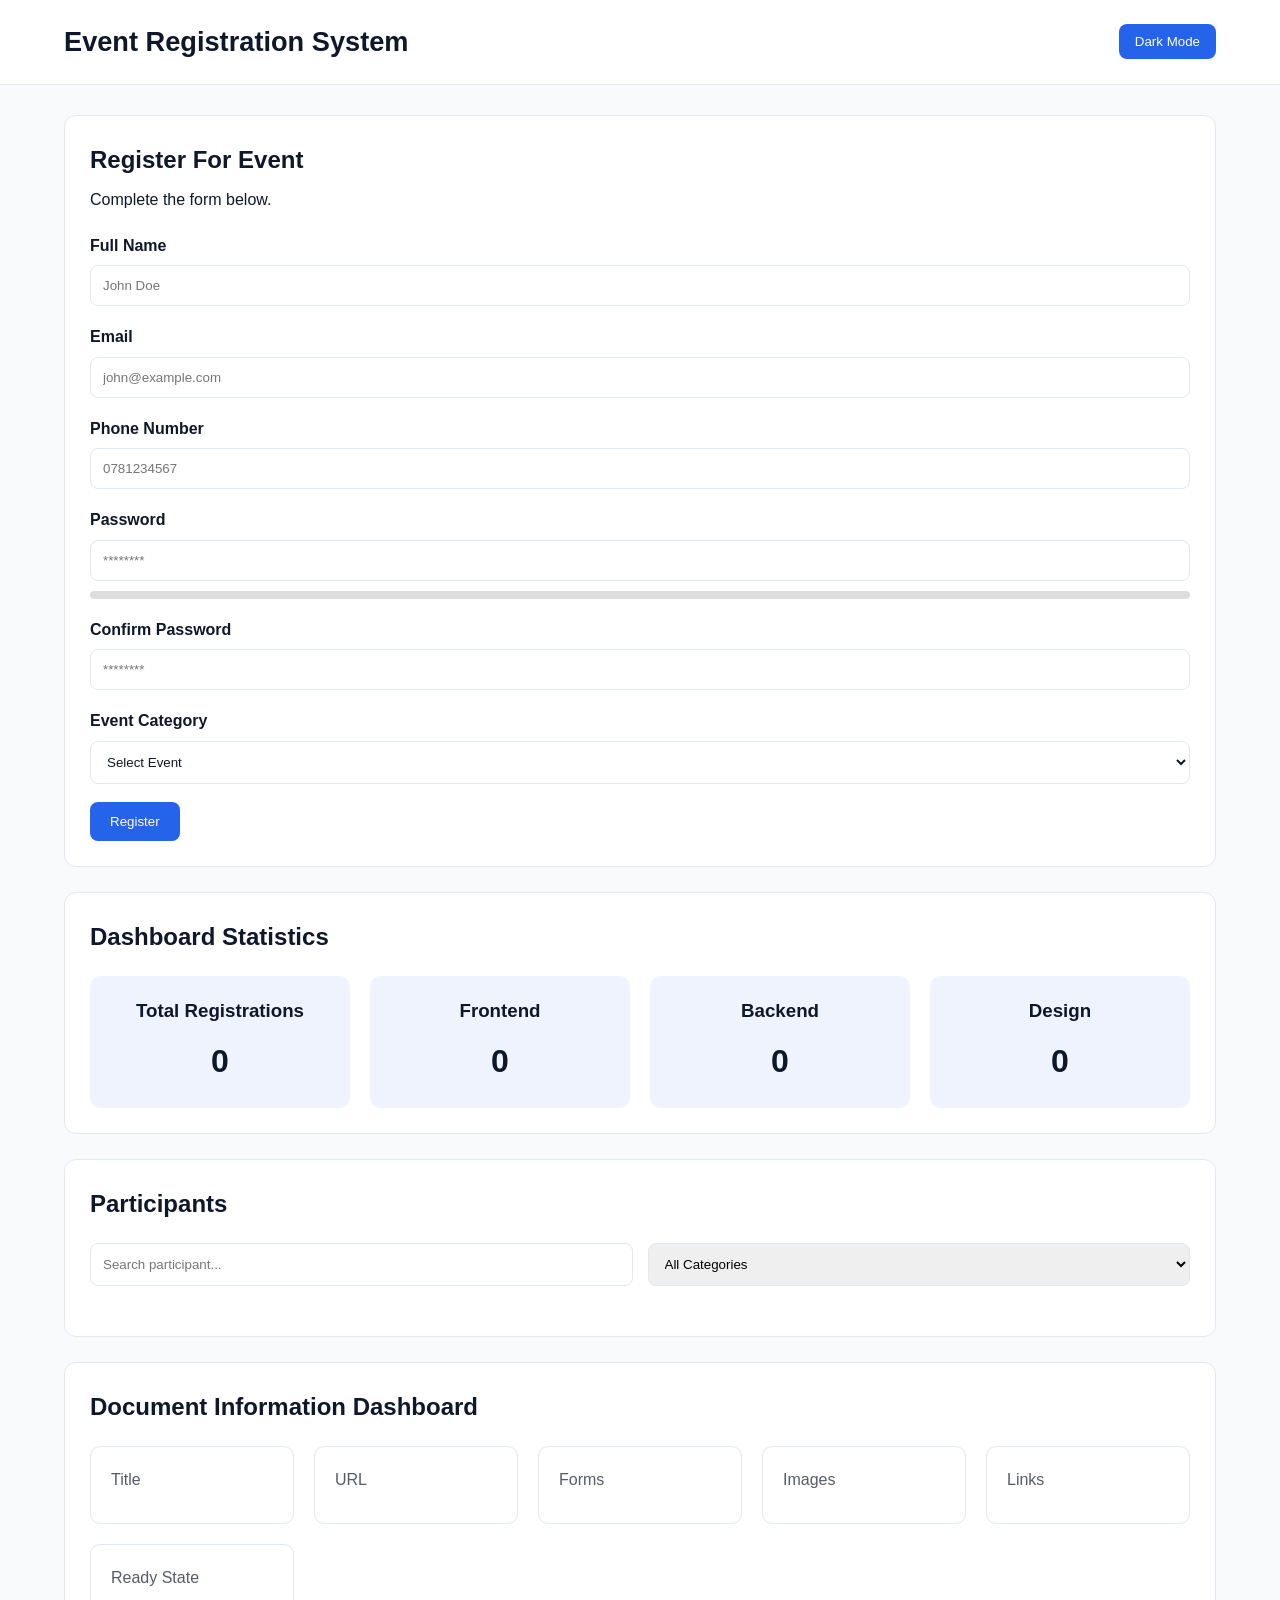
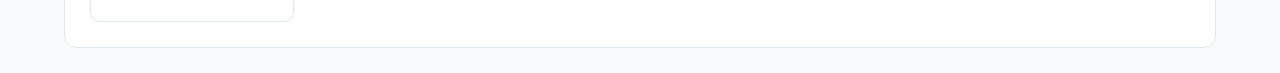
==== Day-10/index.html @ 5649619a "simple application for registration" ====
<!DOCTYPE html>
<html lang="en">
<head>
  <meta charset="UTF-8" />
  <meta name="viewport" content="width=device-width, initial-scale=1.0" />
  <title>Event Registration System</title>

  <link rel="stylesheet" href="./css/style.css" />
  <link rel="stylesheet" href="./css/animations.css" />
</head>
<body>

  <!-- Header -->
  <header class="header">
    <div class="container">
      <div class="logo">
        <h1>Event Registration System</h1>
      </div>

      <button id="themeToggle" class="theme-btn">
        Dark Mode
      </button>
    </div>
  </header>

  <!-- Main Content -->
  <main class="container">

    <!-- Registration Form -->
    <section class="card">

      <div class="section-header">
        <h2>Register For Event</h2>
        <p>Complete the form below.</p>
      </div>

      <form id="registrationForm" novalidate>

        <div class="form-group">
          <label for="fullName">Full Name</label>

          <input
            type="text"
            id="fullName"
            placeholder="John Doe"
          />

          <small class="error" id="nameError"></small>
        </div>

        <div class="form-group">
          <label for="email">Email</label>

          <input
            type="email"
            id="email"
            placeholder="john@example.com"
          />

          <small class="error" id="emailError"></small>
        </div>

        <div class="form-group">
          <label for="phone">Phone Number</label>

          <input
            type="tel"
            id="phone"
            placeholder="0781234567"
          />

          <small class="error" id="phoneError"></small>
        </div>

        <div class="form-group">
          <label for="password">Password</label>

          <input
            type="password"
            id="password"
            placeholder="********"
          />

          <div class="strength-container">
            <div id="strengthBar"></div>
          </div>

          <small class="error" id="passwordError"></small>
        </div>

        <div class="form-group">
          <label for="confirmPassword">
            Confirm Password
          </label>

          <input
            type="password"
            id="confirmPassword"
            placeholder="********"
          />

          <small class="error" id="confirmError"></small>
        </div>

        <div class="form-group">
          <label for="eventCategory">
            Event Category
          </label>

          <select id="eventCategory">
            <option value="">
              Select Event
            </option>

            <option value="Frontend Bootcamp">
              Frontend Bootcamp
            </option>

            <option value="Backend Workshop">
              Backend Workshop
            </option>

            <option value="UI/UX Design">
              UI/UX Design
            </option>

            <option value="Cyber Security">
              Cyber Security
            </option>
          </select>

          <small class="error" id="categoryError"></small>
        </div>

        <button
          type="submit"
          id="submitBtn"
          class="primary-btn"
        >
          Register
        </button>

      </form>

    </section>

    <!-- Statistics Dashboard -->
    <section class="card">

      <div class="section-header">
        <h2>Dashboard Statistics</h2>
      </div>

      <div class="stats-grid">

        <div class="stat-card">
          <h3>Total Registrations</h3>
          <p id="totalRegistrations">0</p>
        </div>

        <div class="stat-card">
          <h3>Frontend</h3>
          <p id="frontendCount">0</p>
        </div>

        <div class="stat-card">
          <h3>Backend</h3>
          <p id="backendCount">0</p>
        </div>

        <div class="stat-card">
          <h3>Design</h3>
          <p id="designCount">0</p>
        </div>

      </div>

    </section>

    <!-- Search -->
    <section class="card">

      <div class="section-header">
        <h2>Participants</h2>
      </div>

      <div class="search-wrapper">

        <input
          type="text"
          id="searchInput"
          placeholder="Search participant..."
        />

        <select id="filterCategory">

          <option value="all">
            All Categories
          </option>

          <option value="Frontend Bootcamp">
            Frontend Bootcamp
          </option>

          <option value="Backend Workshop">
            Backend Workshop
          </option>

          <option value="UI/UX Design">
            UI/UX Design
          </option>

          <option value="Cyber Security">
            Cyber Security
          </option>

        </select>

      </div>

      <div id="participantsList"
        class="participants-grid">
        <!-- add a div -->
      </div>

    </section>

    <!-- Document References -->
    <section class="card">

      <div class="section-header">
        <h2>Document Information Dashboard</h2>
      </div>

      <div class="document-grid">

        <div class="info-box">
          <span>Title</span>
          <strong id="docTitle"></strong>
        </div>

        <div class="info-box">
          <span>URL</span>
          <strong id="docURL"></strong>
        </div>

        <div class="info-box">
          <span>Forms</span>
          <strong id="formCount"></strong>
        </div>

        <div class="info-box">
          <span>Images</span>
          <strong id="imageCount"></strong>
        </div>

        <div class="info-box">
          <span>Links</span>
          <strong id="linkCount"></strong>
        </div>

        <div class="info-box">
          <span>Ready State</span>
          <strong id="readyState"></strong>
        </div>

      </div>

    </section>

  </main>

  <!-- Toast -->
  <div id="toast" class="toast">
    Registration Successful
  </div>

  <!-- Scripts -->
  <script src="./js/storage.js"></script>
  <script src="./js/validation.js"></script>
  <script src="./js/participants.js"></script>
  <script src="./js/dashboard.js"></script>
  <script src="./js/documentInfo.js"></script>
  <script src="./js/animations.js"></script>
  <script src="./js/theme.js"></script>
  <script src="./js/app.js"></script>

</body>
</html>
---- Day-10/css/style.css ----
* {
  margin: 0;
  padding: 0;
  box-sizing: border-box;
}

:root {

  --primary: #2563eb;
  --secondary: #1e293b;
  --success: #22c55e;
  --danger: #ef4444;

  --bg: #f8fafc;
  --card: #ffffff;
  --text: #0f172a;
  --border: #e2e8f0;
}

body.dark {

  --bg: #0f172a;
  --card: #1e293b;
  --text: #f8fafc;
  --border: #334155;
}

body {
  background: var(--bg);
  color: var(--text);
  font-family: Arial, Helvetica, sans-serif;
  line-height: 1.6;
  transition: 0.3s;
}


.container {
  width: 90%;
  max-width: 1200px;
  margin: auto;
}

.header {
  background: var(--card);
  border-bottom: 1px solid var(--border);
  padding: 20px 0;
  margin-bottom: 30px;
}

.header .container {
  display: flex;
  justify-content: space-between;
  align-items: center;
}

.logo h1 {
  font-size: 1.7rem;
}

.card {
  background: var(--card);
  border-radius: 12px;
  padding: 25px;
  margin-bottom: 25px;
  border: 1px solid var(--border);
}

.section-header {
  margin-bottom: 20px;
}

.section-header h2 {
  margin-bottom: 8px;
}



.form-group {
  margin-bottom: 18px;
}

.form-group label {
  display: block;
  margin-bottom: 7px;
  font-weight: bold;
}

.form-group input,
.form-group select {

  width: 100%;
  padding: 12px;

  border: 1px solid var(--border);
  border-radius: 8px;

  background: transparent;
  color: var(--text);
}

.form-group input:focus,
.form-group select:focus {

  outline: none;
  border-color: var(--primary);
}

.error {
  display: block;
  margin-top: 5px;
  color: var(--danger);
  font-size: 0.85rem;
}


.primary-btn,
.theme-btn {

  cursor: pointer;

  border: none;
  border-radius: 8px;

  padding: 12px 20px;

  color: white;
  background: var(--primary);
}

.theme-btn {
  padding: 10px 16px;
}


.strength-container {

  margin-top: 10px;
  width: 100%;
  height: 8px;

  background: #ddd;
  border-radius: 50px;

  overflow: hidden;
}

#strengthBar {

  width: 0%;
  height: 100%;

  background: var(--danger);

  transition: 0.3s;
}


.stats-grid {

  display: grid;
  grid-template-columns: repeat(
      auto-fit,
      minmax(220px, 1fr)
  );

  gap: 20px;
}

.stat-card {

  padding: 20px;
  border-radius: 10px;

  text-align: center;

  background: rgba(37,99,235,0.08);
}

.stat-card h3 {
  margin-bottom: 10px;
}

.stat-card p {

  font-size: 2rem;
  font-weight: bold;
}

.search-wrapper {

  display: flex;
  gap: 15px;

  margin-bottom: 25px;
}

.search-wrapper input,
.search-wrapper select {

  flex: 1;

  padding: 12px;
  border-radius: 8px;

  border: 1px solid var(--border);
}


.participants-grid {

  display: grid;

  grid-template-columns:
    repeat(auto-fill,minmax(280px,1fr));

  gap: 20px;
}

.participant-card {

  padding: 20px;

  border-radius: 12px;

  border: 1px solid var(--border);

  background: var(--card);
}

.participant-card h3 {
  margin-bottom: 10px;
}

.participant-card p {
  margin-bottom: 6px;
}

.card-actions {

  margin-top: 15px;

  display: flex;
  gap: 10px;
}

.edit-btn,
.delete-btn {

  border: none;
  padding: 10px 14px;

  border-radius: 6px;
  cursor: pointer;

  color: white;
}

.edit-btn {
  background: orange;
}

.delete-btn {
  background: crimson;
}

.document-grid {

  display: grid;

  grid-template-columns:
    repeat(auto-fit,minmax(200px,1fr));

  gap: 20px;
}

.info-box {

  padding: 20px;
  border-radius: 10px;

  border: 1px solid var(--border);

  display: flex;
  flex-direction: column;
  gap: 10px;
}

.info-box span {
  opacity: 0.7;
}


.toast {

  position: fixed;

  right: 30px;
  bottom: 30px;

  background: var(--success);
  color: white;

  padding: 14px 20px;

  border-radius: 8px;

  opacity: 0;
  visibility: hidden;
}

@media(max-width:768px){

  .header .container {
    flex-direction: column;
    gap: 15px;
  }

  .search-wrapper {
    flex-direction: column;
  }

  .stats-grid,
  .document-grid {
    grid-template-columns: 1fr;
  }
}
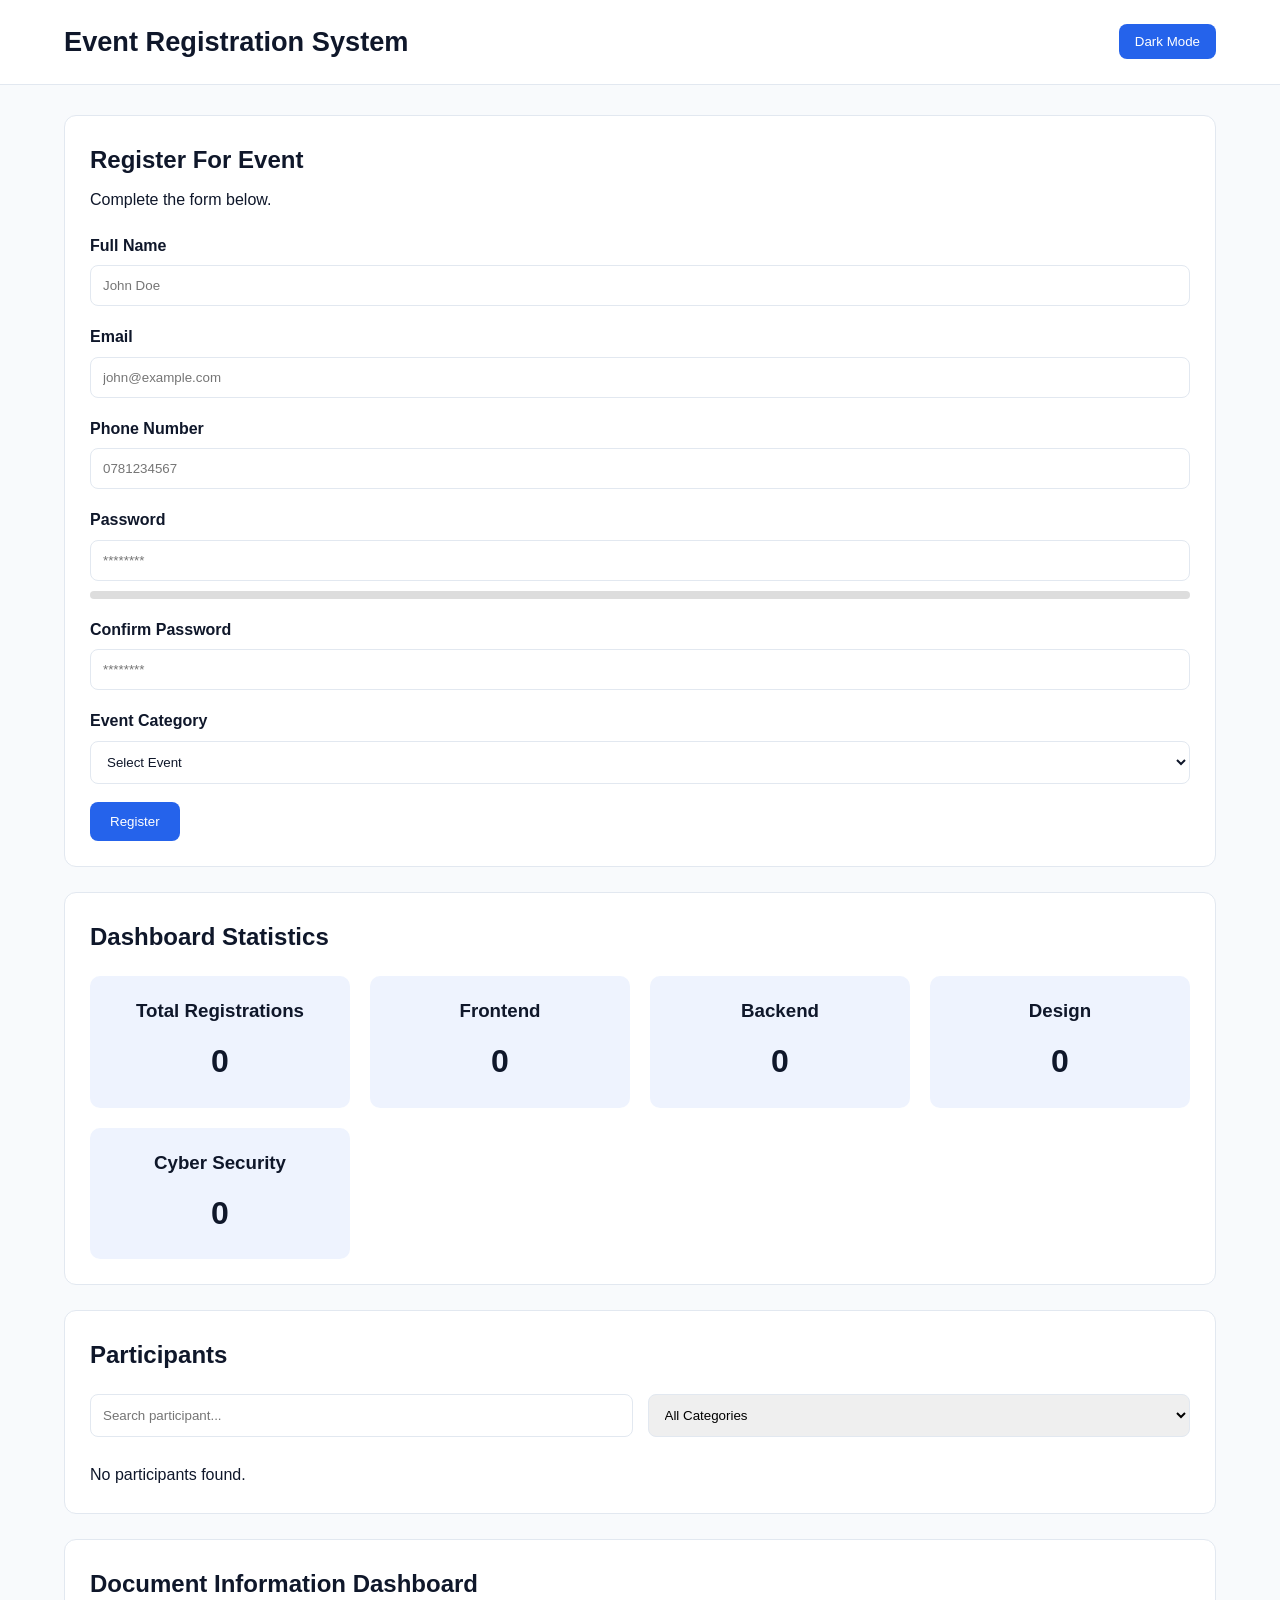
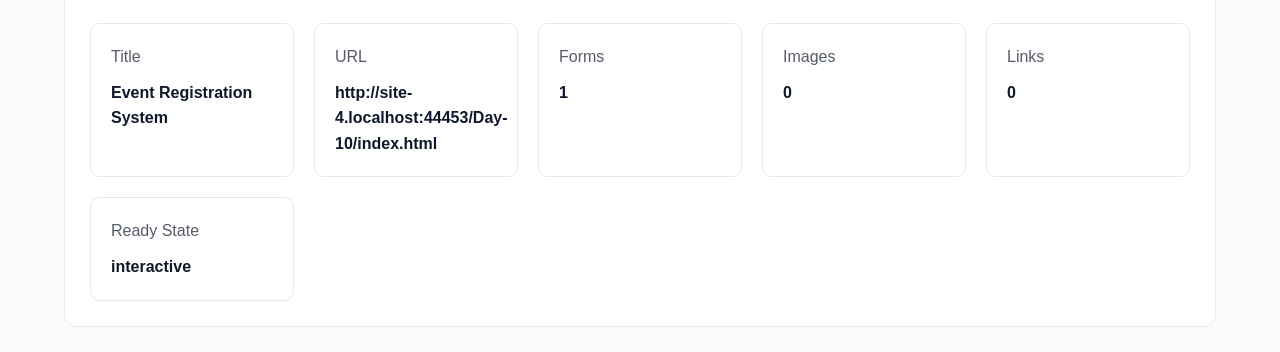
==== commit c6ef0d9c: "Event Registration System" ====
--- a/Day-10/index.html
+++ b/Day-10/index.html
@@ -171,6 +171,11 @@
         <div class="stat-card">
           <h3>Design</h3>
           <p id="designCount">0</p>
+        </div>
+
+        <div class="stat-card">
+          <h3>Cyber Security</h3>
+          <p id="CybersecurityCount">0</p>
         </div>
 
       </div>
--- a/Day-10/css/animations.css
+++ b/Day-10/css/animations.css
@@ -0,0 +1,35 @@
+.fade-in {
+  animation: fadeIn 0.5s ease;
+}
+
+.show-toast {
+  opacity: 1 !important;
+  visibility: visible !important;
+  animation: slideUp 0.4s ease;
+}
+
+@keyframes fadeIn {
+
+  from {
+    opacity: 0;
+    transform: translateY(20px);
+  }
+
+  to {
+    opacity: 1;
+    transform: translateY(0);
+  }
+}
+
+@keyframes slideUp {
+
+  from {
+    opacity: 0;
+    transform: translateY(30px);
+  }
+
+  to {
+    opacity: 1;
+    transform: translateY(0);
+  }
+}
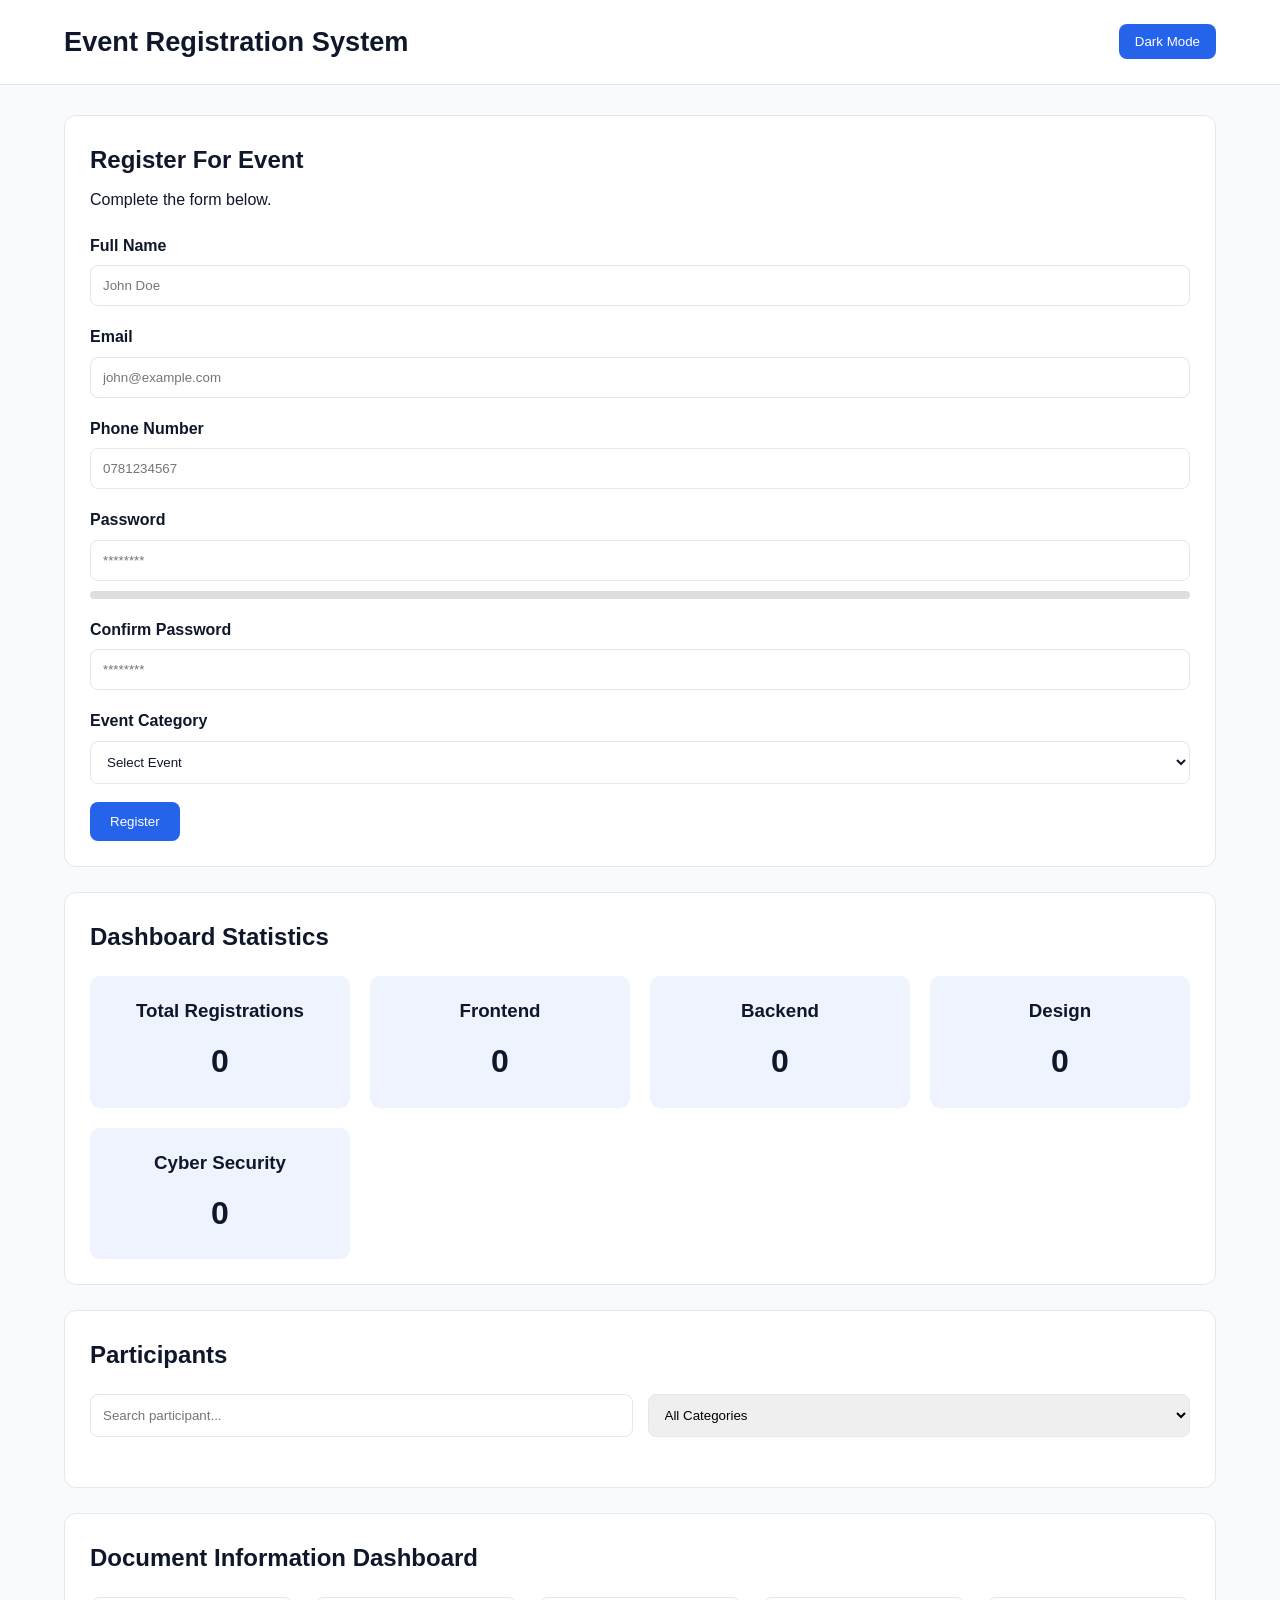
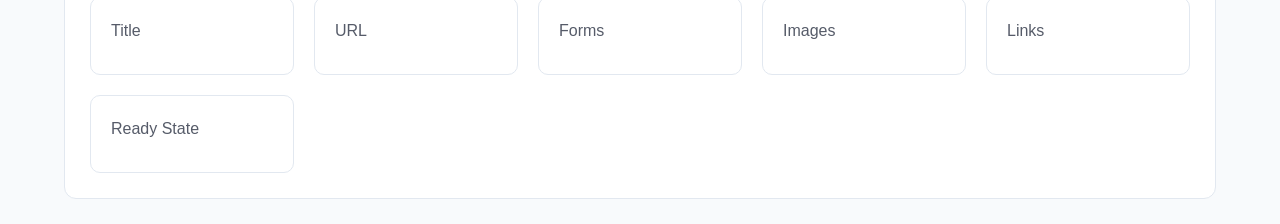
==== commit 8a7b83ff: "object's and promises with Api fetching and post method" ====
--- a/Day-10/index.html
+++ b/Day-10/index.html
@@ -281,7 +281,7 @@
   </div>
 
   <!-- Scripts -->
-  <script src="./js/storage.js"></script>
+  <script type="module" src="./js/storage.js"></script>
   <script src="./js/validation.js"></script>
   <script src="./js/participants.js"></script>
   <script src="./js/dashboard.js"></script>
